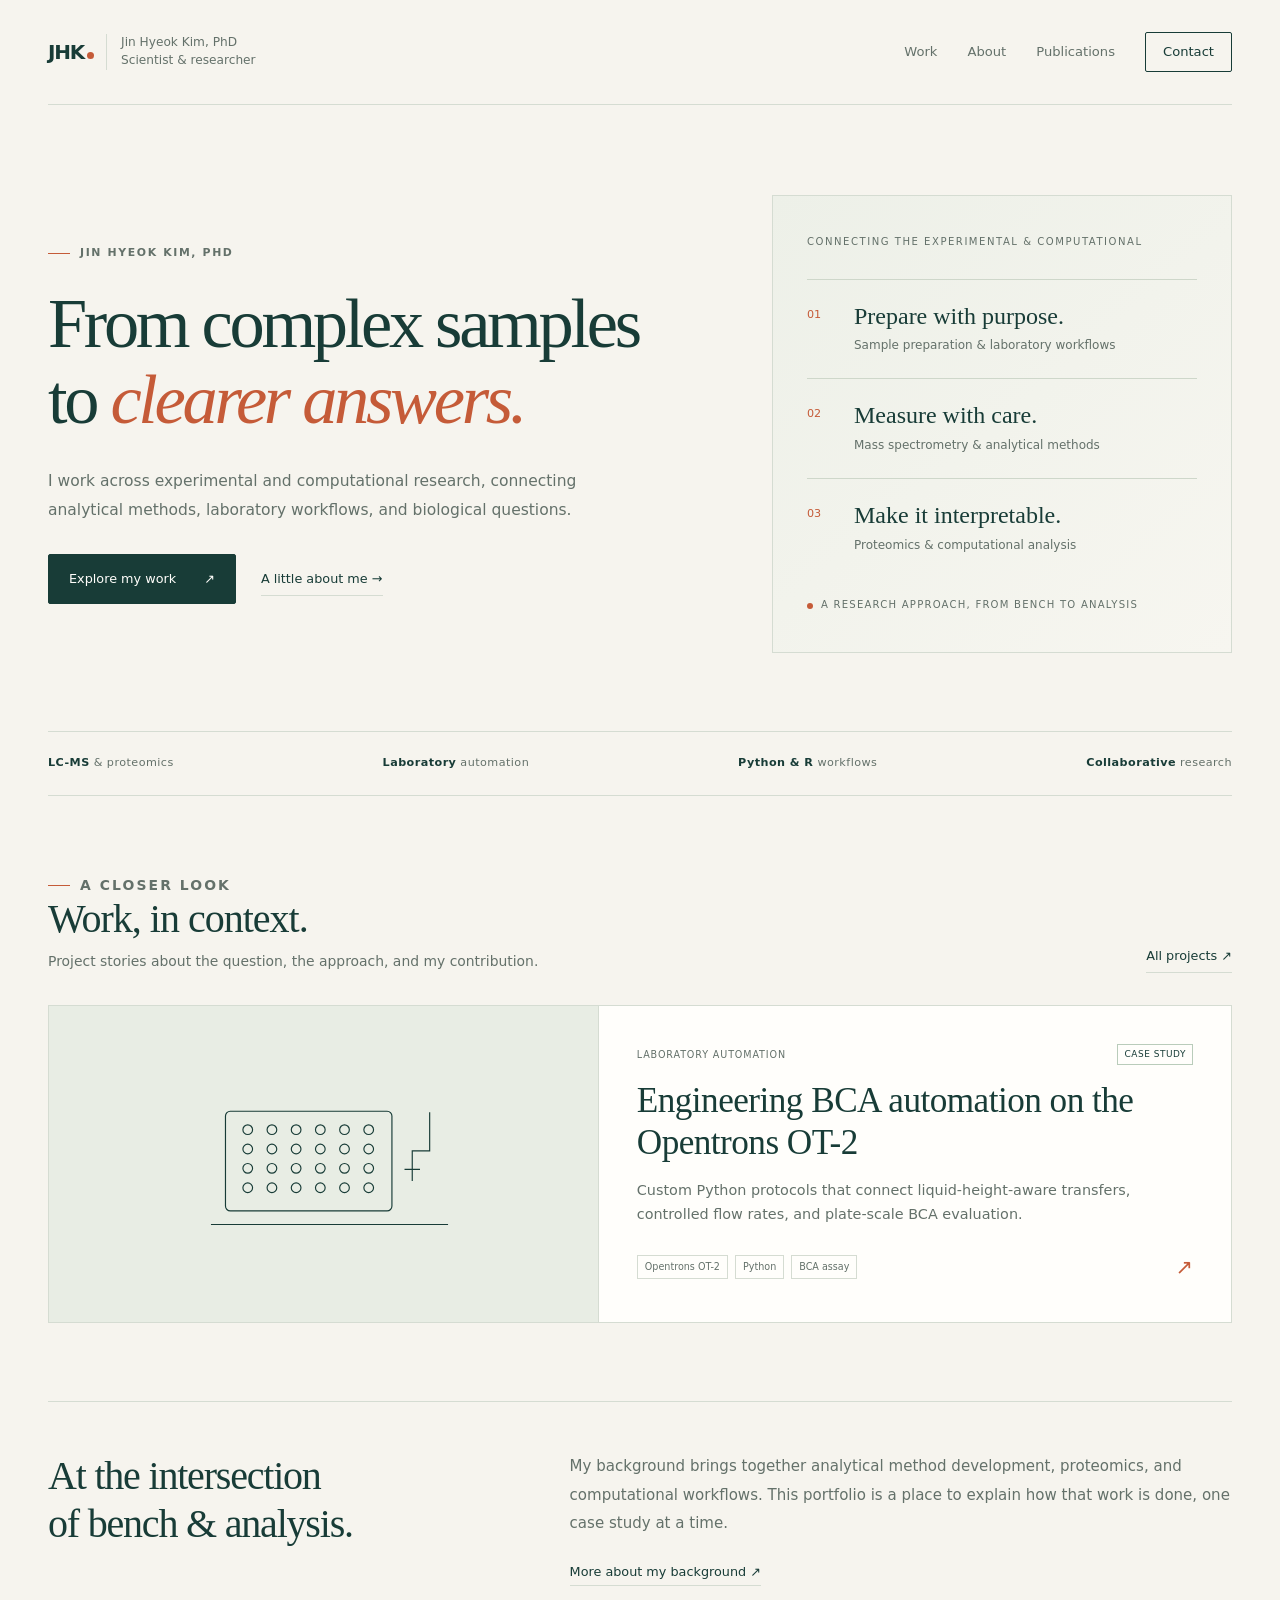
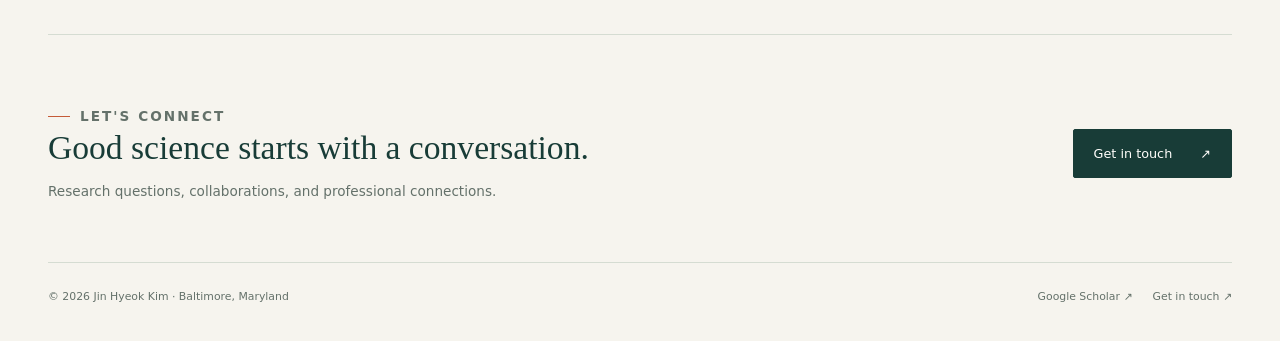
==== docs/index.html @ 363d9061 "Publish first portfolio case study: Opentrons BCA automation" ====
<!doctype html>
<html lang="en"><head><meta charset="utf-8"><meta name="viewport" content="width=device-width,initial-scale=1">
<title>Research &amp; portfolio · Jin Hyeok Kim</title>
<meta property="og:title" content="Research &amp; portfolio · Jin Hyeok Kim"><meta property="og:type" content="website">
<meta name="description" content="Mass spectrometry. Proteomics. Laboratory automation."><meta name="robots" content="index, follow">
<meta name="theme-color" content="#183c37"><link rel="icon" href="./assets/favicon.svg" type="image/svg+xml">
<link rel="stylesheet" href="./assets/site.css"><script src="./assets/site.js" defer></script></head>
<body><a class="skip-link" href="#main">Skip to content</a>
<header class="site-header shell"><a class="brand" href="./" aria-label="Jin Hyeok Kim, home"><span class="monogram">JHK<span class="brand-dot"></span></span><span class="brand-name">Jin Hyeok Kim, PhD<br>Scientist &amp; researcher</span></a><nav class="nav" aria-label="Main navigation"><a href="./work/">Work</a><a href="./about/">About</a><a href="./publications/">Publications</a><a href="./contact/" class="contact-link">Contact</a></nav></header>
<main id="main" class="shell"><section class="hero"><div><p class="eyebrow">Jin Hyeok Kim, PhD</p>
<h1>From complex samples<br>to <em>clearer answers.</em></h1>
<p class="hero-description">I work across experimental and computational research, connecting analytical methods, laboratory workflows, and biological questions.</p>
<div class="actions"><a class="button" href="./work/">Explore my work <span aria-hidden="true">↗</span></a><a class="text-link" href="./about/">A little about me →</a></div></div>
<div class="workflow" aria-label="A conceptual research workflow"><p class="diagram-label">Connecting the experimental &amp; computational</p>
<div class="workflow-step"><span class="step-number">01</span><div><h2>Prepare with purpose.</h2><p>Sample preparation &amp; laboratory workflows</p></div></div>
<div class="workflow-step"><span class="step-number">02</span><div><h2>Measure with care.</h2><p>Mass spectrometry &amp; analytical methods</p></div></div>
<div class="workflow-step"><span class="step-number">03</span><div><h2>Make it interpretable.</h2><p>Proteomics &amp; computational analysis</p></div></div><div class="diagram-foot">A research approach, from bench to analysis</div></div></section>
<div class="expertise-strip"><span><strong>LC-MS</strong> &amp; proteomics</span><span><strong>Laboratory</strong> automation</span><span><strong>Python &amp; R</strong> workflows</span><span><strong>Collaborative</strong> research</span></div>
<section class="section" aria-labelledby="selected-work"><div class="section-heading"><div><p class="eyebrow">A closer look</p><h2 id="selected-work">Work, in context.</h2><p>Project stories about the question, the approach, and my contribution.</p></div><a class="text-link" href="./work/">All projects ↗</a></div><div class="project-grid"><article class="project-card" data-project-card data-category-name="Laboratory automation" data-search="engineering bca automation on the opentrons ot-2 custom python protocols that connect liquid-height-aware transfers, controlled flow rates, and plate-scale bca evaluation. laboratory automation opentrons ot-2 python bca assay">
<div class="project-visual"><svg viewBox="0 0 320 155" fill="none" stroke="currentColor" stroke-width="1.2" role="img" aria-label="Conceptual laboratory automation schematic; not experimental data"><rect x="59" y="23" width="172" height="103" rx="5"/><circle cx="82" cy="42" r="5"/><circle cx="107" cy="42" r="5"/><circle cx="132" cy="42" r="5"/><circle cx="157" cy="42" r="5"/><circle cx="182" cy="42" r="5"/><circle cx="207" cy="42" r="5"/><circle cx="82" cy="62" r="5"/><circle cx="107" cy="62" r="5"/><circle cx="132" cy="62" r="5"/><circle cx="157" cy="62" r="5"/><circle cx="182" cy="62" r="5"/><circle cx="207" cy="62" r="5"/><circle cx="82" cy="82" r="5"/><circle cx="107" cy="82" r="5"/><circle cx="132" cy="82" r="5"/><circle cx="157" cy="82" r="5"/><circle cx="182" cy="82" r="5"/><circle cx="207" cy="82" r="5"/><circle cx="82" cy="102" r="5"/><circle cx="107" cy="102" r="5"/><circle cx="132" cy="102" r="5"/><circle cx="157" cy="102" r="5"/><circle cx="182" cy="102" r="5"/><circle cx="207" cy="102" r="5"/><path d="M270 24v40h-18v19m-8 0h16m-8 0v12"/><path d="M44 140h245"/></svg></div>
<div class="project-copy"><div class="card-kicker"><span>Laboratory automation</span><span class="published-badge">Case study</span></div>
<h3><a href="./work/ot2-workflows/">Engineering BCA automation on the Opentrons OT-2</a></h3><p>Custom Python protocols that connect liquid-height-aware transfers, controlled flow rates, and plate-scale BCA evaluation.</p>
<div class="card-bottom"><div class="tags"><span class="tag">Opentrons OT-2</span><span class="tag">Python</span><span class="tag">BCA assay</span></div><a class="card-arrow" href="./work/ot2-workflows/" aria-label="Read case study: Engineering BCA automation on the Opentrons OT-2">↗</a></div></div></article></div></section>
<section class="about-band"><h2>At the intersection<br>of bench &amp; analysis.</h2><div><p>My background brings together analytical method development, proteomics, and computational workflows. This portfolio is a place to explain how that work is done, one case study at a time.</p><a class="text-link" href="./about/">More about my background ↗</a></div></section>
<section class="contact-band"><div><p class="eyebrow">Let's connect</p><h2>Good science starts with a conversation.</h2><p>Research questions, collaborations, and professional connections.</p></div><a class="button" href="./contact/">Get in touch <span aria-hidden="true">↗</span></a></section></main>
<footer class="site-footer shell"><span>© 2026 Jin Hyeok Kim · Baltimore, Maryland</span><div class="footer-links"><a href="https://scholar.google.co.kr/citations?user=XxHI-3gAAAAJ&amp;hl=ko" rel="noopener noreferrer">Google Scholar ↗</a><a href="./contact/">Get in touch ↗</a></div></footer></body></html>
---- docs/assets/site.css ----
/* Editorial research portfolio. No external fonts or libraries. */
:root{--paper:#f6f4ee;--white:#fffefb;--ink:#183c37;--muted:#64716a;--line:#d5dcd2;--accent:#c55b38;--soft:#e8ede4;--serif:Georgia,"Times New Roman",serif;--sans:Inter,ui-sans-serif,system-ui,-apple-system,BlinkMacSystemFont,"Segoe UI",sans-serif}
*{box-sizing:border-box}html{scroll-behavior:smooth;scroll-padding-top:2rem}body{margin:0;background:var(--paper);color:var(--ink);font-family:var(--sans);font-size:16px;line-height:1.65;-webkit-font-smoothing:antialiased}a{color:inherit;text-underline-offset:4px}button,input{font:inherit}button,a,input{touch-action:manipulation}a:focus-visible,button:focus-visible,input:focus-visible{outline:3px solid var(--accent);outline-offset:5px}button{cursor:pointer}img{max-width:100%;height:auto}::selection{background:#e3b79f;color:#183c37}.shell{width:min(1200px,calc(100% - 96px));margin-inline:auto}.skip-link{position:absolute;top:-100px;left:16px;background:var(--ink);color:white;padding:12px;z-index:10}.skip-link:focus{top:16px}.preview-bar{background:var(--ink);color:#e4ebe0;text-align:center;font-size:.7rem;letter-spacing:.1em;padding:7px 16px}.site-header{min-height:105px;display:flex;align-items:center;justify-content:space-between;border-bottom:1px solid var(--line);gap:24px}.brand{text-decoration:none;display:flex;align-items:center;gap:12px}.monogram{font-size:1.25rem;font-weight:650;letter-spacing:-.06em}.brand-dot{height:7px;width:7px;background:var(--accent);border-radius:50%;display:inline-block;margin-left:3px}.brand-name{font-size:.76rem;color:var(--muted);border-left:1px solid var(--line);padding-left:14px;line-height:1.45}.nav{display:flex;gap:30px;align-items:center}.nav a{text-decoration:none;font-size:.82rem;color:var(--muted);padding-block:8px}.nav a:hover,.nav a[aria-current=page]{color:var(--ink)}.nav a[aria-current=page]{box-shadow:0 1px 0 var(--accent)}.nav .contact-link{border:1px solid var(--ink);padding:8px 17px;border-radius:2px;color:var(--ink)}.eyebrow{display:flex;align-items:center;gap:10px;letter-spacing:.15em;text-transform:uppercase;font-size:.68rem;font-weight:650;color:var(--muted);margin:0 0 24px}.eyebrow::before{content:"";width:22px;height:1px;background:var(--accent)}.hero{display:grid;grid-template-columns:1.4fr 1fr;gap:80px;align-items:center;padding:90px 0 78px}.hero h1{font-family:var(--serif);font-weight:400;font-size:clamp(3.1rem,5.5vw,5.2rem);line-height:1.07;letter-spacing:-.047em;margin:0 0 30px;max-width:780px}.hero h1 em{font-weight:400;color:var(--accent)}.hero-description{color:var(--muted);max-width:530px;font-size:.97rem;line-height:1.85;margin:0 0 30px}.actions{display:flex;gap:25px;align-items:center;flex-wrap:wrap}.button{display:inline-flex;align-items:center;justify-content:space-between;gap:28px;background:var(--ink);color:var(--white);padding:13px 20px;text-decoration:none;font-size:.8rem;border:1px solid var(--ink);border-radius:2px}.button:hover{background:#28544d}.text-link{text-decoration:none;font-size:.8rem;border-bottom:1px solid var(--line);padding:6px 0}.text-link:hover{border-color:var(--accent)}.workflow{padding:38px 34px;border:1px solid var(--line);background:linear-gradient(140deg,#edf0e8,#f7f6f0);position:relative}.diagram-label{font-size:.63rem;letter-spacing:.15em;text-transform:uppercase;color:var(--muted);margin:0 0 28px}.workflow-step{display:grid;grid-template-columns:35px 1fr;gap:12px;padding-block:22px;border-top:1px solid #ced7ca}.step-number{color:var(--accent);font-size:.7rem;padding-top:4px}.workflow-step h2{margin:0;font-family:var(--serif);font-size:1.5rem;font-weight:400;line-height:1.2}.workflow-step p{font-size:.75rem;color:var(--muted);margin:6px 0 0}.diagram-foot{display:flex;align-items:center;gap:8px;font-size:.63rem;text-transform:uppercase;letter-spacing:.12em;margin-top:20px;color:var(--muted)}.diagram-foot::before{content:"";width:6px;height:6px;border-radius:50%;background:var(--accent)}.expertise-strip{display:flex;justify-content:space-between;gap:22px;padding:22px 0;border-block:1px solid var(--line);color:var(--muted);font-size:.7rem;letter-spacing:.04em}.expertise-strip strong{color:var(--ink);font-weight:550}.section{padding:78px 0}.section-heading{display:flex;align-items:end;justify-content:space-between;gap:30px;margin-bottom:32px}.section-heading h2{font-family:var(--serif);font-weight:400;letter-spacing:-.025em;font-size:2.5rem;line-height:1.15;margin:0 0 8px}.section-heading p{font-size:.87rem;color:var(--muted);margin:0;max-width:560px}.section-label{color:var(--muted);font-size:.7rem}.project-grid{display:grid;grid-template-columns:repeat(3,minmax(0,1fr));gap:22px}.project-card{border:1px solid var(--line);background:var(--white);display:flex;flex-direction:column;transition:border-color .2s,transform .2s}.project-card:hover{border-color:#718d7c;transform:translateY(-3px)}.project-visual{height:180px;background:var(--soft);display:flex;align-items:center;justify-content:center;border-bottom:1px solid var(--line);overflow:hidden;position:relative}.project-visual svg{width:85%;height:150px;color:var(--ink)}.project-card:nth-child(2) .project-visual{background:#eee8dd}.project-card:nth-child(3) .project-visual{background:#e5ebea}.project-copy{padding:24px;display:flex;flex-direction:column;flex:1}.card-kicker{display:flex;align-items:center;justify-content:space-between;gap:8px;font-size:.6rem;letter-spacing:.09em;text-transform:uppercase;color:var(--muted);margin-bottom:15px}.draft-badge{font-size:.56rem;letter-spacing:.06em;color:#93402b;border:1px solid #e4c6b7;padding:2px 6px;white-space:nowrap}.project-card h3{font-family:var(--serif);font-size:1.65rem;line-height:1.2;font-weight:400;margin:0 0 13px;letter-spacing:-.015em}.project-card h3 a{text-decoration:none}.project-card p{font-size:.79rem;color:var(--muted);margin:0 0 23px;line-height:1.7}.card-bottom{display:flex;align-items:center;justify-content:space-between;gap:12px;margin-top:auto}.tags{display:flex;gap:7px;flex-wrap:wrap}.tag{color:var(--muted);font-size:.6rem;border:1px solid var(--line);padding:3px 7px}.card-arrow{text-decoration:none;font-size:1.3rem;color:var(--accent)}.about-band{border-block:1px solid var(--line);display:grid;grid-template-columns:1fr 1.5fr;gap:80px;padding:50px 0}.about-band h2{font-family:var(--serif);font-size:2.5rem;line-height:1.2;font-weight:400;letter-spacing:-.03em;margin:0}.about-band p{color:var(--muted);font-size:.94rem;margin:0 0 20px;line-height:1.9}.contact-band{padding:70px 0 60px;display:flex;justify-content:space-between;align-items:center;gap:30px}.contact-band h2{font-family:var(--serif);font-weight:400;font-size:2.1rem;line-height:1.2;margin:0 0 12px}.contact-band p{color:var(--muted);font-size:.85rem;margin:0}.site-footer{display:flex;justify-content:space-between;gap:25px;flex-wrap:wrap;border-top:1px solid var(--line);padding:25px 0 35px;color:var(--muted);font-size:.68rem}.footer-links{display:flex;gap:20px}.footer-links a{text-decoration:none}.page-heading{padding:66px 0 42px;max-width:860px}.page-heading h1{font-family:var(--serif);font-size:clamp(2.6rem,5vw,4.2rem);font-weight:400;letter-spacing:-.04em;line-height:1.12;margin:0 0 22px}.page-heading>p:not(.eyebrow){font-size:1rem;color:var(--muted);max-width:650px;margin:0}.work-tools{display:flex;align-items:center;justify-content:space-between;gap:25px;flex-wrap:wrap;border-block:1px solid var(--line);padding:20px 0;margin-bottom:30px}.filters{display:flex;gap:8px;flex-wrap:wrap}.filter{border:1px solid var(--line);background:transparent;color:var(--muted);font-size:.7rem;padding:7px 12px;border-radius:2px}.filter:hover,.filter[aria-pressed=true]{background:var(--ink);color:white;border-color:var(--ink)}.search-field{display:flex;flex-direction:column;gap:4px}.search-field label{font-size:.65rem;color:var(--muted)}.search-field input{border:1px solid var(--line);border-radius:2px;background:var(--white);padding:8px 12px;font-size:.78rem;min-width:230px;color:var(--ink)}.result-count{font-size:.72rem;color:var(--muted);margin:0 0 20px}.empty-state{padding:50px 0;color:var(--muted)}[hidden]{display:none!important}.prose{max-width:760px;font-size:.96rem;padding-bottom:70px;line-height:1.95;color:#3b514a}.prose h1{font-family:var(--serif);font-size:2.4rem;font-weight:400;color:var(--ink);line-height:1.2}.prose h2{font-family:var(--serif);font-size:1.75rem;line-height:1.3;font-weight:400;color:var(--ink);margin:38px 0 14px}.prose p{margin:0 0 20px}.prose ul{padding-left:22px}.prose li{margin-bottom:8px}.prose img{border:1px solid var(--line);margin:15px 0}.project-meta{display:flex;gap:12px;align-items:center;flex-wrap:wrap;color:var(--muted);font-size:.74rem;border-block:1px solid var(--line);padding:15px 0;margin-bottom:28px}.draft-notice{border-left:3px solid var(--accent);background:#eee7dc;padding:15px 20px;font-size:.8rem;color:#6f4a37;margin-bottom:25px;max-width:760px}.back-link{display:inline-block;font-size:.75rem;color:var(--muted);text-decoration:none;margin-top:35px}.publication-links{display:grid;grid-template-columns:1fr 1fr;gap:20px;max-width:900px;padding-bottom:80px}.publication-link{border:1px solid var(--line);background:var(--white);padding:32px;text-decoration:none;display:block}.publication-link:hover{border-color:var(--accent)}.publication-link h2{font-family:var(--serif);font-size:1.9rem;font-weight:400;margin:0 0 12px}.publication-link p{color:var(--muted);font-size:.85rem;margin:0 0 25px}.publication-link span{color:var(--accent);font-size:.8rem}.contact-layout{padding-bottom:90px;max-width:760px}.contact-layout .email-link{font-family:var(--serif);font-size:clamp(1.6rem,4vw,2.8rem);color:var(--accent);overflow-wrap:anywhere}.contact-layout p{color:var(--muted);font-size:.9rem}.small-note{font-size:.72rem;color:var(--muted);margin:15px 0}
@media(min-width:1440px){.hero{padding-block:110px 90px}}
@media(max-width:1000px){.shell{width:calc(100% - 56px)}.hero{gap:40px;padding-top:65px}.workflow{padding:28px 24px}.hero h1{font-size:3.8rem}.nav{gap:20px}.project-grid{gap:15px}.project-copy{padding:20px}.project-card h3{font-size:1.4rem}.card-kicker{align-items:start;flex-direction:column}.about-band{gap:45px}.expertise-strip{flex-wrap:wrap}}
@media(max-width:720px){.shell{width:calc(100% - 36px)}.site-header{min-height:unset;flex-wrap:wrap;justify-content:center;gap:20px;padding:22px 0}.brand{margin-right:auto}.brand-name{font-size:.7rem}.nav{width:100%;justify-content:space-between;gap:10px}.nav a{font-size:.76rem}.nav .contact-link{padding:6px 12px}.hero{grid-template-columns:1fr;gap:40px;padding:55px 0 40px}.hero h1{font-size:clamp(2.9rem,12vw,4rem);max-width:600px}.hero-description{font-size:.9rem}.workflow{padding:25px;max-width:100%}.workflow-step{padding-block:16px}.workflow-step h2{font-size:1.35rem}.diagram-label{margin-bottom:17px}.expertise-strip{gap:10px 25px;font-size:.67rem;padding-block:18px}.section{padding:50px 0}.section-heading{align-items:start;gap:20px}.section-heading h2{font-size:2.1rem}.section-heading p{font-size:.8rem}.section-heading .text-link{white-space:nowrap}.project-grid{grid-template-columns:1fr}.project-visual{height:195px}.project-copy{padding:25px}.project-card h3{font-size:1.8rem}.card-kicker{flex-direction:row;align-items:center}.project-card p{font-size:.85rem}.about-band{grid-template-columns:1fr;gap:25px;padding:40px 0}.about-band h2{font-size:2.2rem}.contact-band{flex-direction:column;align-items:start;padding-block:45px}.contact-band h2{font-size:1.9rem}.site-footer{font-size:.65rem}.page-heading{padding-top:45px}.page-heading h1{font-size:3rem}.work-tools{gap:20px}.search-field{width:100%}.search-field input{width:100%;min-width:0}.publication-links{grid-template-columns:1fr;padding-bottom:45px}.prose{font-size:.9rem}.prose h1{font-size:2rem}.prose h2{font-size:1.6rem}.contact-layout{padding-bottom:60px}}
@media(prefers-reduced-motion:reduce){html{scroll-behavior:auto}.project-card{transition:none}.project-card:hover{transform:none}}

/* First case study: overview metrics, readable data tables, and a featured single card. */
.published-badge{font-size:.56rem;letter-spacing:.06em;color:var(--ink);border:1px solid #b9ccba;padding:2px 6px;white-space:nowrap}.case-metrics{max-width:900px;display:grid;grid-template-columns:repeat(3,minmax(0,1fr));margin:0 0 45px;border:1px solid var(--line);background:var(--white)}.case-metric{padding:25px;border-right:1px solid var(--line)}.case-metric:last-child{border:0}.case-metric strong{font-family:var(--serif);font-size:2.1rem;font-weight:400;line-height:1.2;display:block}.case-metric span{display:block;color:var(--muted);font-size:.72rem;margin-top:8px}.case-study table{display:block;max-width:100%;overflow-x:auto;border-collapse:collapse;font-size:.78rem;line-height:1.65;margin:28px 0}.case-study th,.case-study td{text-align:left;border-bottom:1px solid var(--line);padding:12px 13px;vertical-align:top;min-width:105px}.case-study th{background:var(--soft);font-weight:600}.case-study figure{margin:30px 0}.case-study figcaption{font-size:.73rem;color:var(--muted);line-height:1.7}.case-study img{width:100%;height:auto;background:var(--paper)}.case-study code{font-size:.85em;background:var(--soft);padding:2px 4px;border-radius:2px}.project-grid>.project-card:only-child{grid-column:1/-1;display:grid;grid-template-columns:1fr 1.15fr}.project-card:only-child .project-visual{height:100%;min-height:240px;border-bottom:0;border-right:1px solid var(--line)}.project-card:only-child .project-copy{padding:38px}.project-card:only-child h3{font-size:2.2rem}.project-card:only-child p{font-size:.9rem}
@media(max-width:720px){.case-metric{padding:18px 12px}.case-metric strong{font-size:1.65rem}.case-metric span{font-size:.65rem}.project-grid>.project-card:only-child{display:flex}.project-card:only-child .project-visual{height:190px;min-height:190px;border-right:0;border-bottom:1px solid var(--line)}.project-card:only-child .project-copy{padding:25px}.project-card:only-child h3{font-size:1.8rem}}
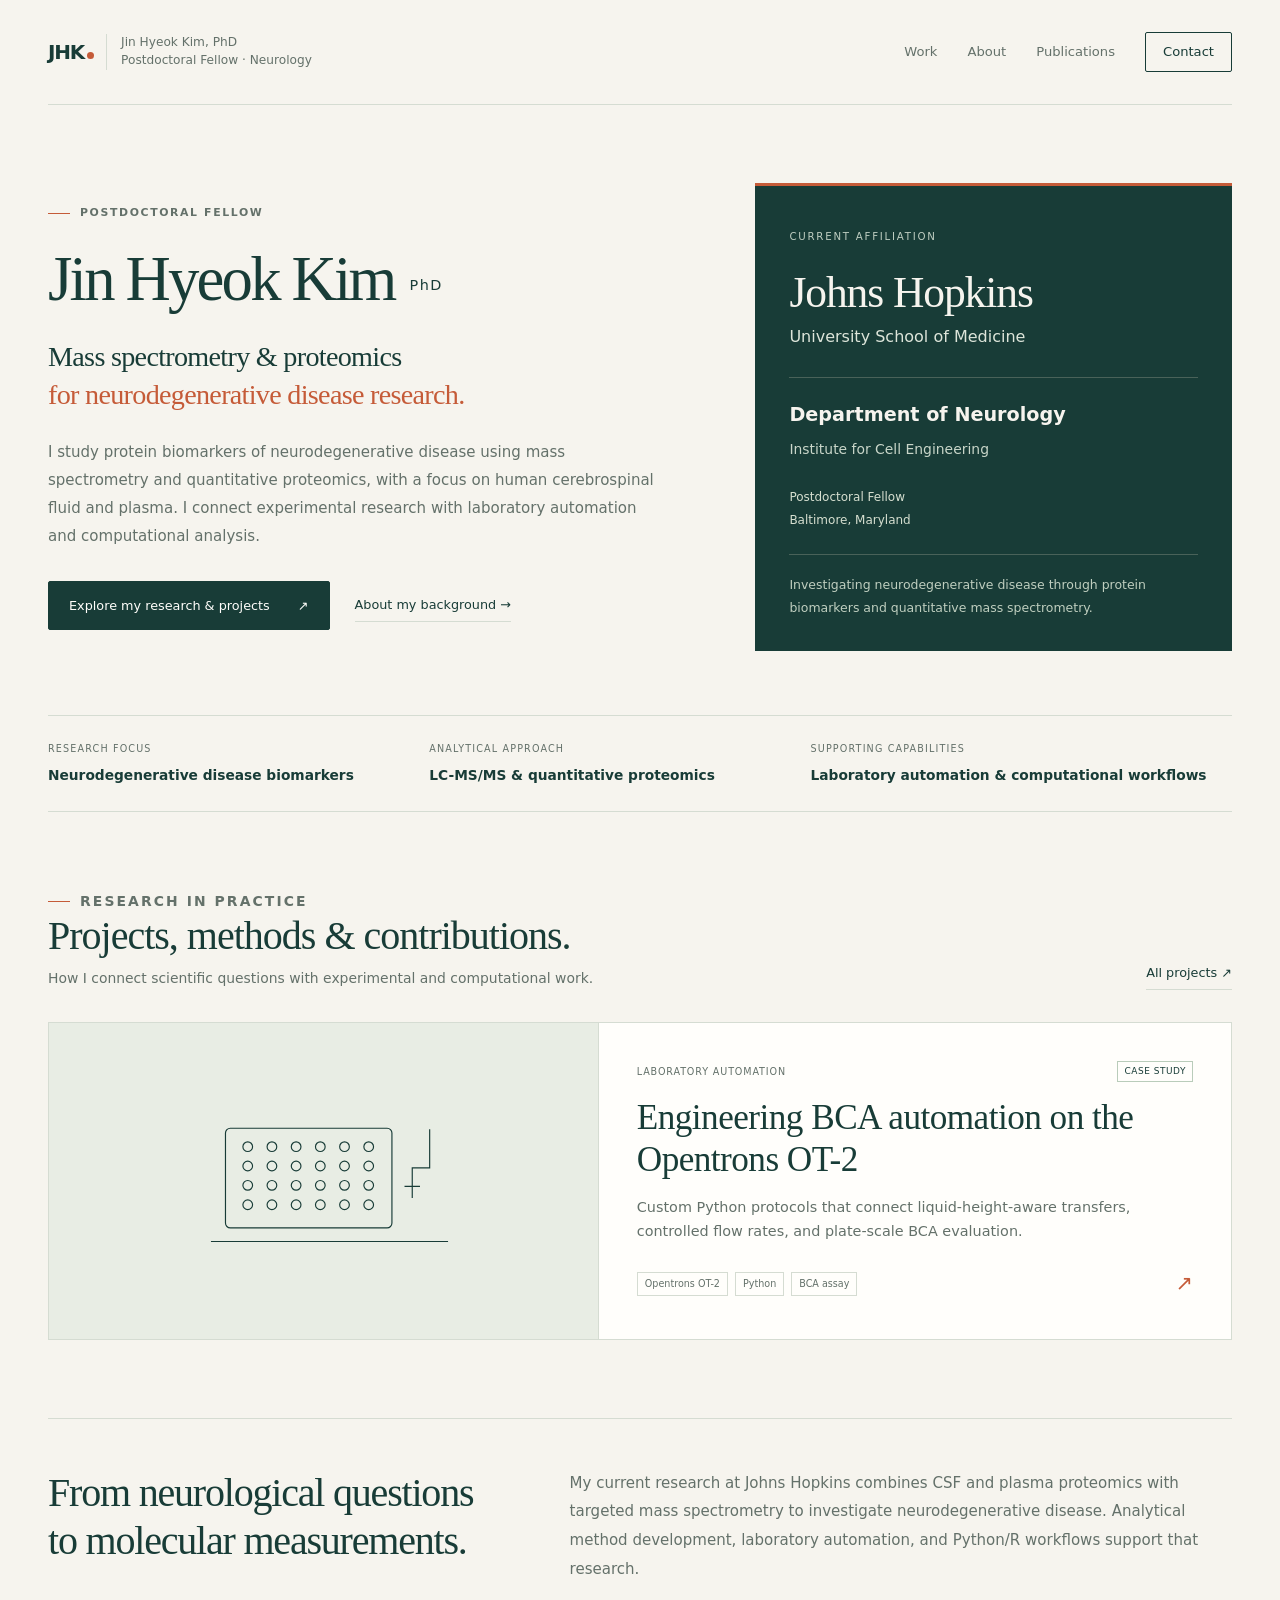
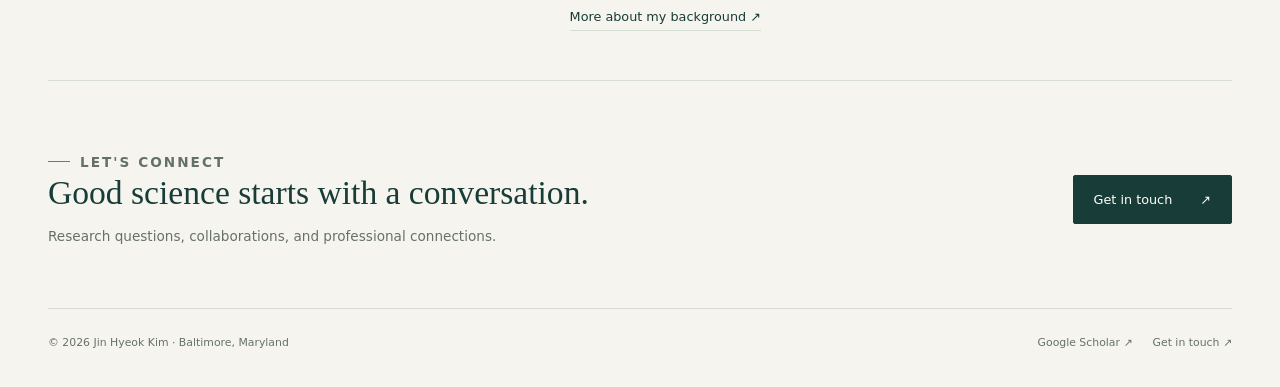
==== commit 8e4d2753: "Lead with Johns Hopkins Neurology affiliation and research focus" ====
--- a/docs/index.html
+++ b/docs/index.html
@@ -2,25 +2,27 @@
 <html lang="en"><head><meta charset="utf-8"><meta name="viewport" content="width=device-width,initial-scale=1">
 <title>Research &amp; portfolio · Jin Hyeok Kim</title>
 <meta property="og:title" content="Research &amp; portfolio · Jin Hyeok Kim"><meta property="og:type" content="website">
-<meta name="description" content="Mass spectrometry. Proteomics. Laboratory automation."><meta name="robots" content="index, follow">
+<meta name="description" content="Postdoctoral Fellow in Neurology at Johns Hopkins University School of Medicine, working on mass spectrometry and neurodegenerative disease biomarkers."><meta name="robots" content="index, follow">
 <meta name="theme-color" content="#183c37"><link rel="icon" href="./assets/favicon.svg" type="image/svg+xml">
 <link rel="stylesheet" href="./assets/site.css"><script src="./assets/site.js" defer></script></head>
 <body><a class="skip-link" href="#main">Skip to content</a>
-<header class="site-header shell"><a class="brand" href="./" aria-label="Jin Hyeok Kim, home"><span class="monogram">JHK<span class="brand-dot"></span></span><span class="brand-name">Jin Hyeok Kim, PhD<br>Scientist &amp; researcher</span></a><nav class="nav" aria-label="Main navigation"><a href="./work/">Work</a><a href="./about/">About</a><a href="./publications/">Publications</a><a href="./contact/" class="contact-link">Contact</a></nav></header>
-<main id="main" class="shell"><section class="hero"><div><p class="eyebrow">Jin Hyeok Kim, PhD</p>
-<h1>From complex samples<br>to <em>clearer answers.</em></h1>
-<p class="hero-description">I work across experimental and computational research, connecting analytical methods, laboratory workflows, and biological questions.</p>
-<div class="actions"><a class="button" href="./work/">Explore my work <span aria-hidden="true">↗</span></a><a class="text-link" href="./about/">A little about me →</a></div></div>
-<div class="workflow" aria-label="A conceptual research workflow"><p class="diagram-label">Connecting the experimental &amp; computational</p>
-<div class="workflow-step"><span class="step-number">01</span><div><h2>Prepare with purpose.</h2><p>Sample preparation &amp; laboratory workflows</p></div></div>
-<div class="workflow-step"><span class="step-number">02</span><div><h2>Measure with care.</h2><p>Mass spectrometry &amp; analytical methods</p></div></div>
-<div class="workflow-step"><span class="step-number">03</span><div><h2>Make it interpretable.</h2><p>Proteomics &amp; computational analysis</p></div></div><div class="diagram-foot">A research approach, from bench to analysis</div></div></section>
-<div class="expertise-strip"><span><strong>LC-MS</strong> &amp; proteomics</span><span><strong>Laboratory</strong> automation</span><span><strong>Python &amp; R</strong> workflows</span><span><strong>Collaborative</strong> research</span></div>
-<section class="section" aria-labelledby="selected-work"><div class="section-heading"><div><p class="eyebrow">A closer look</p><h2 id="selected-work">Work, in context.</h2><p>Project stories about the question, the approach, and my contribution.</p></div><a class="text-link" href="./work/">All projects ↗</a></div><div class="project-grid"><article class="project-card" data-project-card data-category-name="Laboratory automation" data-search="engineering bca automation on the opentrons ot-2 custom python protocols that connect liquid-height-aware transfers, controlled flow rates, and plate-scale bca evaluation. laboratory automation opentrons ot-2 python bca assay">
+<header class="site-header shell"><a class="brand" href="./" aria-label="Jin Hyeok Kim, home"><span class="monogram">JHK<span class="brand-dot"></span></span><span class="brand-name">Jin Hyeok Kim, PhD<br>Postdoctoral Fellow · Neurology</span></a><nav class="nav" aria-label="Main navigation"><a href="./work/">Work</a><a href="./about/">About</a><a href="./publications/">Publications</a><a href="./contact/" class="contact-link">Contact</a></nav></header>
+<main id="main" class="shell"><section class="hero researcher-hero"><div class="hero-introduction"><p class="eyebrow">Postdoctoral Fellow</p>
+<h1>Jin Hyeok Kim<span class="hero-credential">PhD</span></h1>
+<p class="hero-research">Mass spectrometry &amp; proteomics<br><em>for neurodegenerative disease research.</em></p>
+<p class="hero-description">I study protein biomarkers of neurodegenerative disease using mass spectrometry and quantitative proteomics, with a focus on human cerebrospinal fluid and plasma. I connect experimental research with laboratory automation and computational analysis.</p>
+<div class="actions"><a class="button" href="./work/">Explore my research &amp; projects <span aria-hidden="true">↗</span></a><a class="text-link" href="./about/">About my background →</a></div></div>
+<aside class="affiliation-panel" aria-labelledby="current-affiliation"><p class="affiliation-label">Current affiliation</p>
+<h2 id="current-affiliation">Johns Hopkins</h2><p class="affiliation-school">University School of Medicine</p>
+<div class="affiliation-department"><p>Department of Neurology</p><span>Institute for Cell Engineering</span></div>
+<div class="affiliation-position"><span>Postdoctoral Fellow</span><span>Baltimore, Maryland</span></div>
+<p class="affiliation-context">Investigating neurodegenerative disease through protein biomarkers and quantitative mass spectrometry.</p></aside></section>
+<section class="research-areas" aria-label="Research focus and supporting methods"><div><span class="research-area-label">Research focus</span><strong>Neurodegenerative disease biomarkers</strong></div><div><span class="research-area-label">Analytical approach</span><strong>LC-MS/MS &amp; quantitative proteomics</strong></div><div><span class="research-area-label">Supporting capabilities</span><strong>Laboratory automation &amp; computational workflows</strong></div></section>
+<section class="section" aria-labelledby="selected-work"><div class="section-heading"><div><p class="eyebrow">Research in practice</p><h2 id="selected-work">Projects, methods &amp; contributions.</h2><p>How I connect scientific questions with experimental and computational work.</p></div><a class="text-link" href="./work/">All projects ↗</a></div><div class="project-grid"><article class="project-card" data-project-card data-category-name="Laboratory automation" data-search="engineering bca automation on the opentrons ot-2 custom python protocols that connect liquid-height-aware transfers, controlled flow rates, and plate-scale bca evaluation. laboratory automation opentrons ot-2 python bca assay">
 <div class="project-visual"><svg viewBox="0 0 320 155" fill="none" stroke="currentColor" stroke-width="1.2" role="img" aria-label="Conceptual laboratory automation schematic; not experimental data"><rect x="59" y="23" width="172" height="103" rx="5"/><circle cx="82" cy="42" r="5"/><circle cx="107" cy="42" r="5"/><circle cx="132" cy="42" r="5"/><circle cx="157" cy="42" r="5"/><circle cx="182" cy="42" r="5"/><circle cx="207" cy="42" r="5"/><circle cx="82" cy="62" r="5"/><circle cx="107" cy="62" r="5"/><circle cx="132" cy="62" r="5"/><circle cx="157" cy="62" r="5"/><circle cx="182" cy="62" r="5"/><circle cx="207" cy="62" r="5"/><circle cx="82" cy="82" r="5"/><circle cx="107" cy="82" r="5"/><circle cx="132" cy="82" r="5"/><circle cx="157" cy="82" r="5"/><circle cx="182" cy="82" r="5"/><circle cx="207" cy="82" r="5"/><circle cx="82" cy="102" r="5"/><circle cx="107" cy="102" r="5"/><circle cx="132" cy="102" r="5"/><circle cx="157" cy="102" r="5"/><circle cx="182" cy="102" r="5"/><circle cx="207" cy="102" r="5"/><path d="M270 24v40h-18v19m-8 0h16m-8 0v12"/><path d="M44 140h245"/></svg></div>
 <div class="project-copy"><div class="card-kicker"><span>Laboratory automation</span><span class="published-badge">Case study</span></div>
 <h3><a href="./work/ot2-workflows/">Engineering BCA automation on the Opentrons OT-2</a></h3><p>Custom Python protocols that connect liquid-height-aware transfers, controlled flow rates, and plate-scale BCA evaluation.</p>
 <div class="card-bottom"><div class="tags"><span class="tag">Opentrons OT-2</span><span class="tag">Python</span><span class="tag">BCA assay</span></div><a class="card-arrow" href="./work/ot2-workflows/" aria-label="Read case study: Engineering BCA automation on the Opentrons OT-2">↗</a></div></div></article></div></section>
-<section class="about-band"><h2>At the intersection<br>of bench &amp; analysis.</h2><div><p>My background brings together analytical method development, proteomics, and computational workflows. This portfolio is a place to explain how that work is done, one case study at a time.</p><a class="text-link" href="./about/">More about my background ↗</a></div></section>
+<section class="about-band"><h2>From neurological questions<br>to molecular measurements.</h2><div><p>My current research at Johns Hopkins combines CSF and plasma proteomics with targeted mass spectrometry to investigate neurodegenerative disease. Analytical method development, laboratory automation, and Python/R workflows support that research.</p><a class="text-link" href="./about/">More about my background ↗</a></div></section>
 <section class="contact-band"><div><p class="eyebrow">Let's connect</p><h2>Good science starts with a conversation.</h2><p>Research questions, collaborations, and professional connections.</p></div><a class="button" href="./contact/">Get in touch <span aria-hidden="true">↗</span></a></section></main>
 <footer class="site-footer shell"><span>© 2026 Jin Hyeok Kim · Baltimore, Maryland</span><div class="footer-links"><a href="https://scholar.google.co.kr/citations?user=XxHI-3gAAAAJ&amp;hl=ko" rel="noopener noreferrer">Google Scholar ↗</a><a href="./contact/">Get in touch ↗</a></div></footer></body></html>
--- a/docs/assets/site.css
+++ b/docs/assets/site.css
@@ -9,3 +9,9 @@
 /* First case study: overview metrics, readable data tables, and a featured single card. */
 .published-badge{font-size:.56rem;letter-spacing:.06em;color:var(--ink);border:1px solid #b9ccba;padding:2px 6px;white-space:nowrap}.case-metrics{max-width:900px;display:grid;grid-template-columns:repeat(3,minmax(0,1fr));margin:0 0 45px;border:1px solid var(--line);background:var(--white)}.case-metric{padding:25px;border-right:1px solid var(--line)}.case-metric:last-child{border:0}.case-metric strong{font-family:var(--serif);font-size:2.1rem;font-weight:400;line-height:1.2;display:block}.case-metric span{display:block;color:var(--muted);font-size:.72rem;margin-top:8px}.case-study table{display:block;max-width:100%;overflow-x:auto;border-collapse:collapse;font-size:.78rem;line-height:1.65;margin:28px 0}.case-study th,.case-study td{text-align:left;border-bottom:1px solid var(--line);padding:12px 13px;vertical-align:top;min-width:105px}.case-study th{background:var(--soft);font-weight:600}.case-study figure{margin:30px 0}.case-study figcaption{font-size:.73rem;color:var(--muted);line-height:1.7}.case-study img{width:100%;height:auto;background:var(--paper)}.case-study code{font-size:.85em;background:var(--soft);padding:2px 4px;border-radius:2px}.project-grid>.project-card:only-child{grid-column:1/-1;display:grid;grid-template-columns:1fr 1.15fr}.project-card:only-child .project-visual{height:100%;min-height:240px;border-bottom:0;border-right:1px solid var(--line)}.project-card:only-child .project-copy{padding:38px}.project-card:only-child h3{font-size:2.2rem}.project-card:only-child p{font-size:.9rem}
 @media(max-width:720px){.case-metric{padding:18px 12px}.case-metric strong{font-size:1.65rem}.case-metric span{font-size:.65rem}.project-grid>.project-card:only-child{display:flex}.project-card:only-child .project-visual{height:190px;min-height:190px;border-right:0;border-bottom:1px solid var(--line)}.project-card:only-child .project-copy{padding:25px}.project-card:only-child h3{font-size:1.8rem}}
+
+/* Researcher identity precedes the methods supporting the work. */
+.researcher-hero{grid-template-columns:1.35fr 1fr;gap:64px;padding:78px 0 64px;align-items:center}.researcher-hero h1{font-size:clamp(3rem,4.9vw,4.6rem);margin-bottom:25px;letter-spacing:-.045em}.hero-credential{display:inline-block;font-family:var(--sans);font-size:.9rem;font-weight:500;letter-spacing:.1em;margin-left:15px;vertical-align:middle}.hero-research{font-family:var(--serif);font-size:clamp(1.4rem,2.2vw,1.9rem);line-height:1.35;letter-spacing:-.025em;margin:0 0 25px}.hero-research em{font-style:normal;color:var(--accent)}.researcher-hero .hero-description{max-width:610px;font-size:.94rem;line-height:1.85}.affiliation-panel{background:var(--ink);color:var(--paper);padding:42px 34px 32px;position:relative;border-top:3px solid var(--accent);min-width:0}.affiliation-label{font-size:.64rem;text-transform:uppercase;letter-spacing:.17em;color:#becdc1;margin:0 0 23px}.affiliation-panel h2{font-family:var(--serif);font-size:clamp(2rem,3.4vw,3rem);font-weight:400;line-height:1.12;letter-spacing:-.025em;margin:0 0 8px}.affiliation-school{font-size:1rem;color:#dde5da;line-height:1.5;margin:0 0 28px}.affiliation-department{border-top:1px solid #496259;padding-top:24px;margin-bottom:25px}.affiliation-department p{font-size:1.2rem;line-height:1.4;font-weight:550;margin:0 0 8px}.affiliation-department span{color:#c9d6c9;font-size:.87rem}.affiliation-position{display:flex;flex-direction:column;gap:4px;font-size:.75rem;line-height:1.6;color:#d6dfd0;margin-bottom:24px}.affiliation-context{font-size:.78rem;line-height:1.8;color:#bfcebf;border-top:1px solid #496259;padding-top:19px;margin:0}.research-areas{display:grid;grid-template-columns:1fr 1fr 1.2fr;border-block:1px solid var(--line);padding:25px 0;gap:30px}.research-area-label{display:block;font-size:.6rem;text-transform:uppercase;letter-spacing:.12em;color:var(--muted);margin-bottom:8px}.research-areas strong{display:block;font-size:.86rem;font-weight:550;line-height:1.55}.hero-introduction{min-width:0}
+@media(max-width:1000px){.researcher-hero{gap:35px}.researcher-hero h1{font-size:3.25rem}.affiliation-panel{padding:32px 25px}.research-areas{gap:24px}.research-areas strong{font-size:.78rem}}
+@media(max-width:720px){.researcher-hero{grid-template-columns:1fr;padding:45px 0 35px;gap:32px}.researcher-hero h1{font-size:clamp(2.65rem,9vw,3.6rem);margin-bottom:23px}.hero-credential{font-size:.8rem;margin-left:12px}.hero-research{font-size:1.5rem}.researcher-hero .hero-description{font-size:.87rem}.affiliation-panel{padding:30px 26px}.affiliation-panel h2{font-size:2.6rem}.affiliation-department p{font-size:1.15rem}.research-areas{grid-template-columns:1fr;padding-block:8px;gap:0}.research-areas>div{padding:17px 0;border-bottom:1px solid var(--line)}.research-areas>div:last-child{border-bottom:0}.research-areas strong{font-size:.9rem}.research-area-label{margin-bottom:5px}}
+@media(max-width:380px){.hero-credential{display:block;margin:15px 0 0}.affiliation-panel h2{font-size:2.25rem}}
